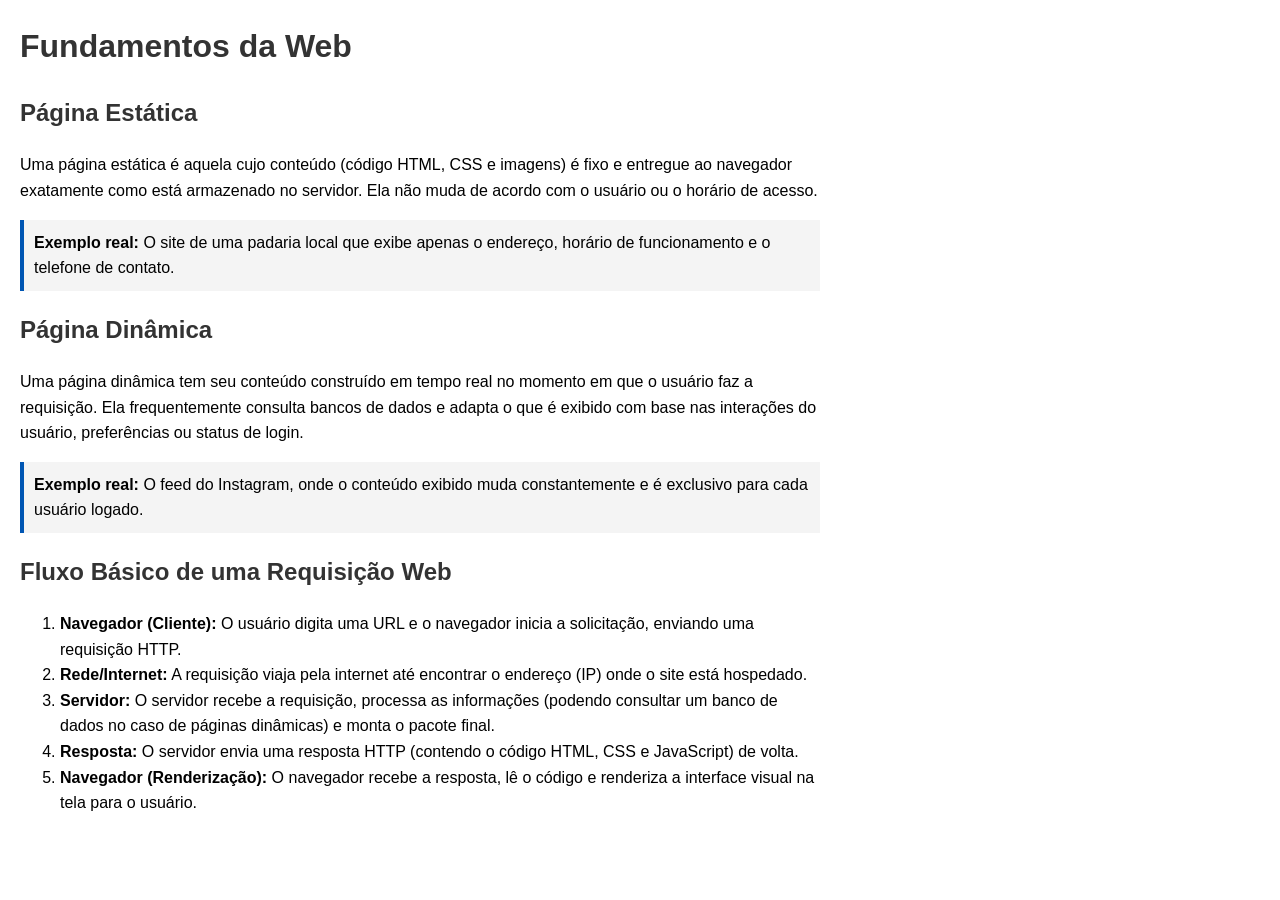
==== index.html @ 6b0453e4 "criando arquivo index e a resposta" ====
<!DOCTYPE html>
<html lang="pt-BR">
<head>
    <meta charset="UTF-8">
    <meta name="viewport" content="width=device-width, initial-scale=1.0">
    <title>Fundamentos da Web</title>
    <style>
        body { font-family: sans-serif; line-height: 1.6; margin: 20px; max-width: 800px; }
        h1, h2 { color: #333; }
        .example { background: #f4f4f4; padding: 10px; border-left: 4px solid #0056b3; }
    </style>
</head>
<body>
    <h1>Fundamentos da Web</h1>

    <h2>Página Estática</h2>
    <p>Uma página estática é aquela cujo conteúdo (código HTML, CSS e imagens) é fixo e entregue ao navegador exatamente como está armazenado no servidor. Ela não muda de acordo com o usuário ou o horário de acesso.</p>
    <div class="example">
        <strong>Exemplo real:</strong> O site de uma padaria local que exibe apenas o endereço, horário de funcionamento e o telefone de contato.
    </div>

    <h2>Página Dinâmica</h2>
    <p>Uma página dinâmica tem seu conteúdo construído em tempo real no momento em que o usuário faz a requisição. Ela frequentemente consulta bancos de dados e adapta o que é exibido com base nas interações do usuário, preferências ou status de login.</p>
    <div class="example">
        <strong>Exemplo real:</strong> O feed do Instagram, onde o conteúdo exibido muda constantemente e é exclusivo para cada usuário logado.
    </div>

    <h2>Fluxo Básico de uma Requisição Web</h2>
    <ol>
        <li><strong>Navegador (Cliente):</strong> O usuário digita uma URL e o navegador inicia a solicitação, enviando uma requisição HTTP.</li>
        <li><strong>Rede/Internet:</strong> A requisição viaja pela internet até encontrar o endereço (IP) onde o site está hospedado.</li>
        <li><strong>Servidor:</strong> O servidor recebe a requisição, processa as informações (podendo consultar um banco de dados no caso de páginas dinâmicas) e monta o pacote final.</li>
        <li><strong>Resposta:</strong> O servidor envia uma resposta HTTP (contendo o código HTML, CSS e JavaScript) de volta.</li>
        <li><strong>Navegador (Renderização):</strong> O navegador recebe a resposta, lê o código e renderiza a interface visual na tela para o usuário.</li>
    </ol>
</body>
</html>
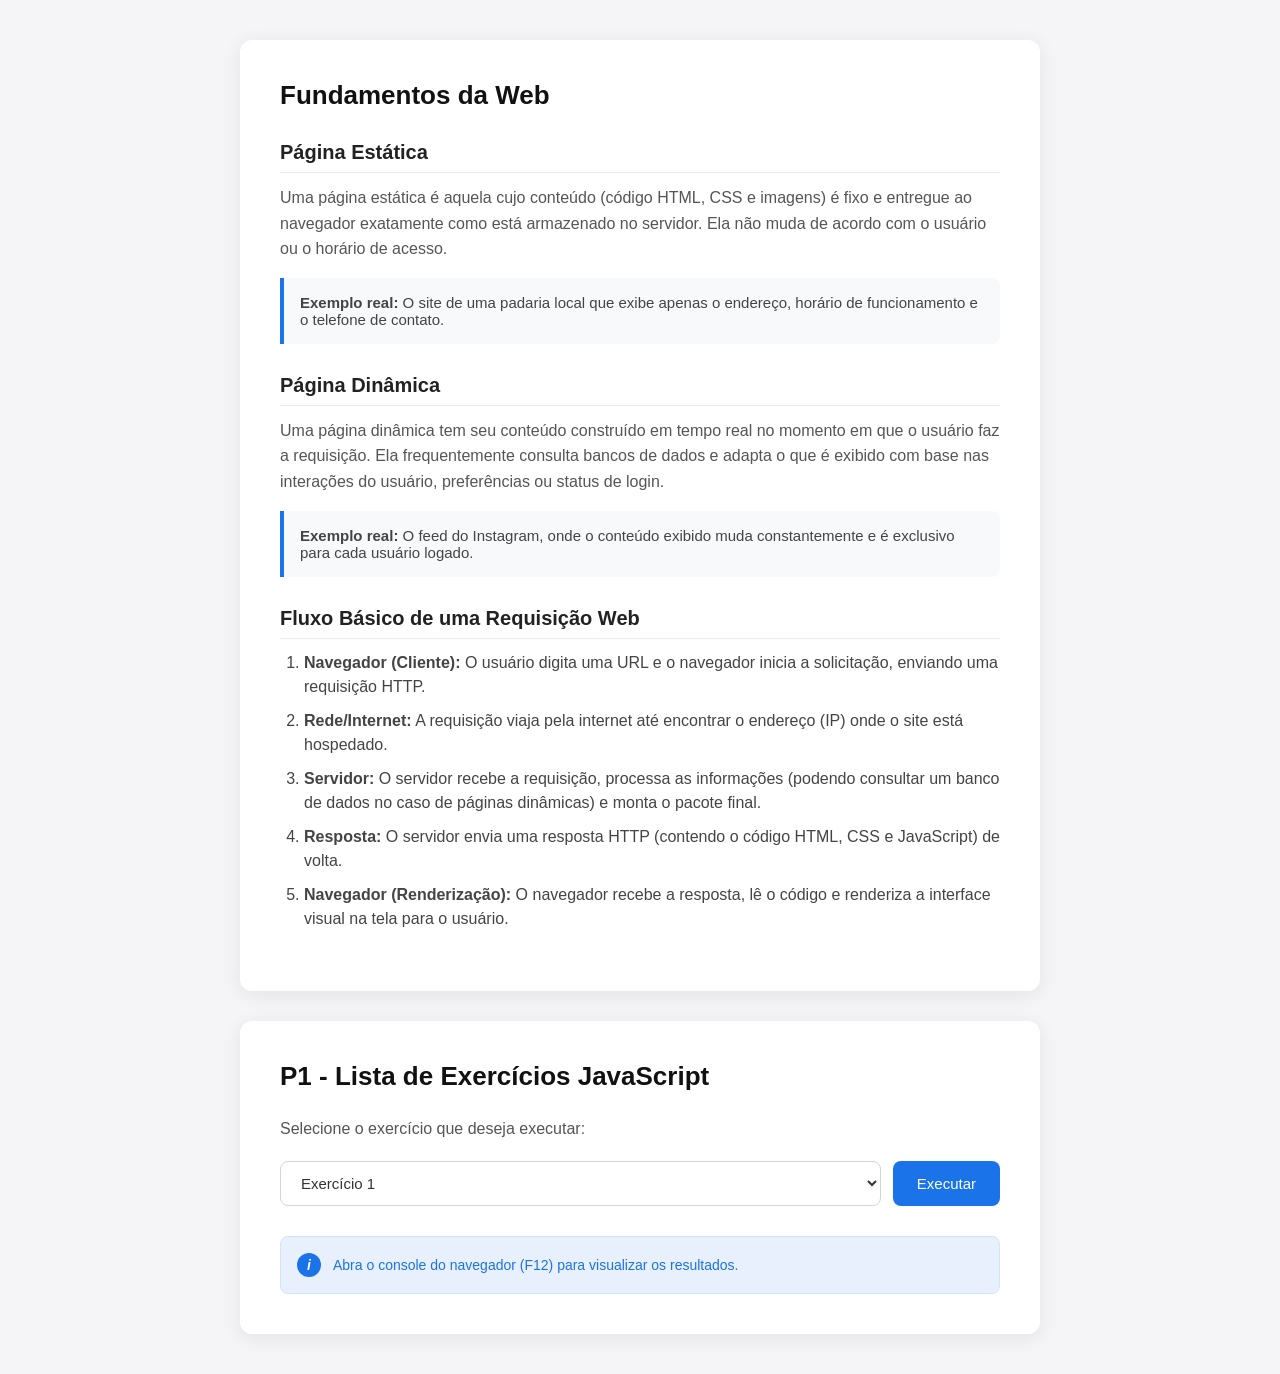
==== commit b6da3994: "arrumando index e criando pasta css com conteudo css" ====
--- a/index.html
+++ b/index.html
@@ -3,35 +3,92 @@
 <head>
     <meta charset="UTF-8">
     <meta name="viewport" content="width=device-width, initial-scale=1.0">
-    <title>Fundamentos da Web</title>
-    <style>
-        body { font-family: sans-serif; line-height: 1.6; margin: 20px; max-width: 800px; }
-        h1, h2 { color: #333; }
-        .example { background: #f4f4f4; padding: 10px; border-left: 4px solid #0056b3; }
-    </style>
+    <title>Fundamentos da Web & Exercícios JS</title>
+    <!-- Conectando o arquivo CSS externo -->
+    <link rel="stylesheet" href="css/style.css">
 </head>
 <body>
-    <h1>Fundamentos da Web</h1>
 
-    <h2>Página Estática</h2>
-    <p>Uma página estática é aquela cujo conteúdo (código HTML, CSS e imagens) é fixo e entregue ao navegador exatamente como está armazenado no servidor. Ela não muda de acordo com o usuário ou o horário de acesso.</p>
-    <div class="example">
-        <strong>Exemplo real:</strong> O site de uma padaria local que exibe apenas o endereço, horário de funcionamento e o telefone de contato.
+    <!-- Primeiro Cartão: Fundamentos da Web -->
+    <div class="container">
+        <h1>Fundamentos da Web</h1>
+
+        <h2>Página Estática</h2>
+        <p>Uma página estática é aquela cujo conteúdo (código HTML, CSS e imagens) é fixo e entregue ao navegador exatamente como está armazenado no servidor. Ela não muda de acordo com o usuário ou o horário de acesso.</p>
+        <div class="example">
+            <strong>Exemplo real:</strong> O site de uma padaria local que exibe apenas o endereço, horário de funcionamento e o telefone de contato.
+        </div>
+
+        <h2>Página Dinâmica</h2>
+        <p>Uma página dinâmica tem seu conteúdo construído em tempo real no momento em que o usuário faz a requisição. Ela frequentemente consulta bancos de dados e adapta o que é exibido com base nas interações do usuário, preferências ou status de login.</p>
+        <div class="example">
+            <strong>Exemplo real:</strong> O feed do Instagram, onde o conteúdo exibido muda constantemente e é exclusivo para cada usuário logado.
+        </div>
+
+        <h2>Fluxo Básico de uma Requisição Web</h2>
+        <ol>
+            <li><strong>Navegador (Cliente):</strong> O usuário digita uma URL e o navegador inicia a solicitação, enviando uma requisição HTTP.</li>
+            <li><strong>Rede/Internet:</strong> A requisição viaja pela internet até encontrar o endereço (IP) onde o site está hospedado.</li>
+            <li><strong>Servidor:</strong> O servidor recebe a requisição, processa as informações (podendo consultar um banco de dados no caso de páginas dinâmicas) e monta o pacote final.</li>
+            <li><strong>Resposta:</strong> O servidor envia uma resposta HTTP (contendo o código HTML, CSS e JavaScript) de volta.</li>
+            <li><strong>Navegador (Renderização):</strong> O navegador recebe a resposta, lê o código e renderiza a interface visual na tela para o usuário.</li>
+        </ol>
     </div>
 
-    <h2>Página Dinâmica</h2>
-    <p>Uma página dinâmica tem seu conteúdo construído em tempo real no momento em que o usuário faz a requisição. Ela frequentemente consulta bancos de dados e adapta o que é exibido com base nas interações do usuário, preferências ou status de login.</p>
-    <div class="example">
-        <strong>Exemplo real:</strong> O feed do Instagram, onde o conteúdo exibido muda constantemente e é exclusivo para cada usuário logado.
+    <!-- Segundo Cartão: Lista de Exercícios JavaScript -->
+    <div class="container">
+        <h1>P1 - Lista de Exercícios JavaScript</h1>
+        <p>Selecione o exercício que deseja executar:</p>
+        
+        <div class="controls">
+            <select id="exercise-select">
+                <option value="exercicio01.js">Exercício 1</option>
+                <option value="exercicio02.js">Exercício 2</option>
+                <option value="exercicio03.js">Exercício 3</option>
+                <option value="exercicio04.js">Exercício 4</option>
+                <option value="exercicio05.js">Exercício 5</option>
+                <option value="exercicio06.js">Exercício 6</option>
+                <option value="exercicio07.js">Exercício 7</option>
+                <option value="exercicio08.js">Exercício 8</option>
+                <option value="exercicio09.js">Exercício 9</option>
+                <option value="exercicio10.js">Exercício 10</option>
+                <option value="exercicio11.js">Exercício 11</option>
+                <option value="desafiofinal.js">Desafio Final 🚀</option>
+            </select>
+            
+            <button id="btn-executar">Executar</button>
+        </div>
+
+        <div class="info-box">
+            <span class="info-icon">i</span>
+            <span>Abra o console do navegador (F12) para visualizar os resultados.</span>
+        </div>
     </div>
+    
+    <!-- Lógica de execução dos arquivos JS -->
+    <script>
+        document.getElementById('btn-executar').addEventListener('click', function() {
+            const select = document.getElementById('exercise-select');
+            const scriptName = select.value;
+            
+            console.clear(); 
+            console.log(`%c--- Executando: ${scriptName} ---`, 'color: #1a73e8; font-weight: bold; font-size: 14px;');
 
-    <h2>Fluxo Básico de uma Requisição Web</h2>
-    <ol>
-        <li><strong>Navegador (Cliente):</strong> O usuário digita uma URL e o navegador inicia a solicitação, enviando uma requisição HTTP.</li>
-        <li><strong>Rede/Internet:</strong> A requisição viaja pela internet até encontrar o endereço (IP) onde o site está hospedado.</li>
-        <li><strong>Servidor:</strong> O servidor recebe a requisição, processa as informações (podendo consultar um banco de dados no caso de páginas dinâmicas) e monta o pacote final.</li>
-        <li><strong>Resposta:</strong> O servidor envia uma resposta HTTP (contendo o código HTML, CSS e JavaScript) de volta.</li>
-        <li><strong>Navegador (Renderização):</strong> O navegador recebe a resposta, lê o código e renderiza a interface visual na tela para o usuário.</li>
-    </ol>
+            const oldScript = document.getElementById('dynamic-script');
+            if (oldScript) {
+                oldScript.remove();
+            }
+
+            const script = document.createElement('script');
+            script.src = scriptName;
+            script.id = 'dynamic-script';
+            
+            script.onerror = function() {
+                console.error(`Erro: O arquivo "${scriptName}" não foi encontrado na pasta.`);
+            };
+
+            document.body.appendChild(script);
+        });
+    </script>
 </body>
 </html>
--- a/css/style.css
+++ b/css/style.css
@@ -0,0 +1,65 @@
+/* Reset e fontes modernas */
+* {
+    box-sizing: border-box;
+    margin: 0;
+    padding: 0;
+    font-family: -apple-system, BlinkMacSystemFont, "Segoe UI", Roboto, Helvetica, Arial, sans-serif;
+}
+
+body {
+    background-color: #f5f5f7;
+    color: #333;
+    padding: 40px 20px;
+    display: flex;
+    flex-direction: column;
+    align-items: center;
+    gap: 30px; /* Espaço entre os cartões */
+}
+
+/* Estilo dos cartões principais */
+.container {
+    background: #ffffff;
+    padding: 40px;
+    border-radius: 12px;
+    box-shadow: 0 4px 20px rgba(0, 0, 0, 0.08);
+    max-width: 800px;
+    width: 100%;
+}
+
+/* Títulos e Textos */
+h1 { font-size: 26px; margin-bottom: 24px; color: #111; }
+h2 { font-size: 20px; margin-top: 30px; margin-bottom: 12px; color: #222; border-bottom: 1px solid #eaeaea; padding-bottom: 8px; }
+p { font-size: 16px; margin-bottom: 16px; line-height: 1.6; color: #555; }
+
+/* Estilo das caixas de exemplo (Fundamentos) */
+.example {
+    background: #f8f9fa;
+    padding: 16px;
+    border-left: 4px solid #1a73e8;
+    border-radius: 0 8px 8px 0;
+    margin-bottom: 20px;
+    font-size: 15px;
+    color: #444;
+}
+
+/* Estilo da lista ordenada (Fundamentos) */
+ol { margin-left: 24px; margin-bottom: 20px; }
+li { margin-bottom: 10px; line-height: 1.5; color: #444; }
+
+/* Controles da Lista de Exercícios */
+.controls { display: flex; gap: 12px; margin-bottom: 30px; margin-top: 20px; }
+select {
+    flex: 1; padding: 12px 16px; font-size: 15px; border: 1px solid #d1d5db; border-radius: 8px;
+    outline: none; cursor: pointer; background-color: #fff; color: #333; transition: border-color 0.2s;
+}
+select:focus { border-color: #1a73e8; box-shadow: 0 0 0 3px rgba(26, 115, 232, 0.2); }
+
+button {
+    background-color: #1a73e8; color: white; border: none; padding: 12px 24px;
+    font-size: 15px; border-radius: 8px; cursor: pointer; transition: background 0.2s; font-weight: 500;
+}
+button:hover { background-color: #1557b0; }
+
+/* Caixa de informação azul */
+.info-box { background-color: #e8f0fe; color: #1a73e8; padding: 16px; border-radius: 8px; display: flex; align-items: center; gap: 12px; font-size: 14px; border: 1px solid #d2e3fc; }
+.info-icon { background-color: #1a73e8; color: white; width: 24px; height: 24px; border-radius: 50%; display: flex; justify-content: center; align-items: center; font-weight: bold; font-style: italic; font-size: 14px; flex-shrink: 0; }
